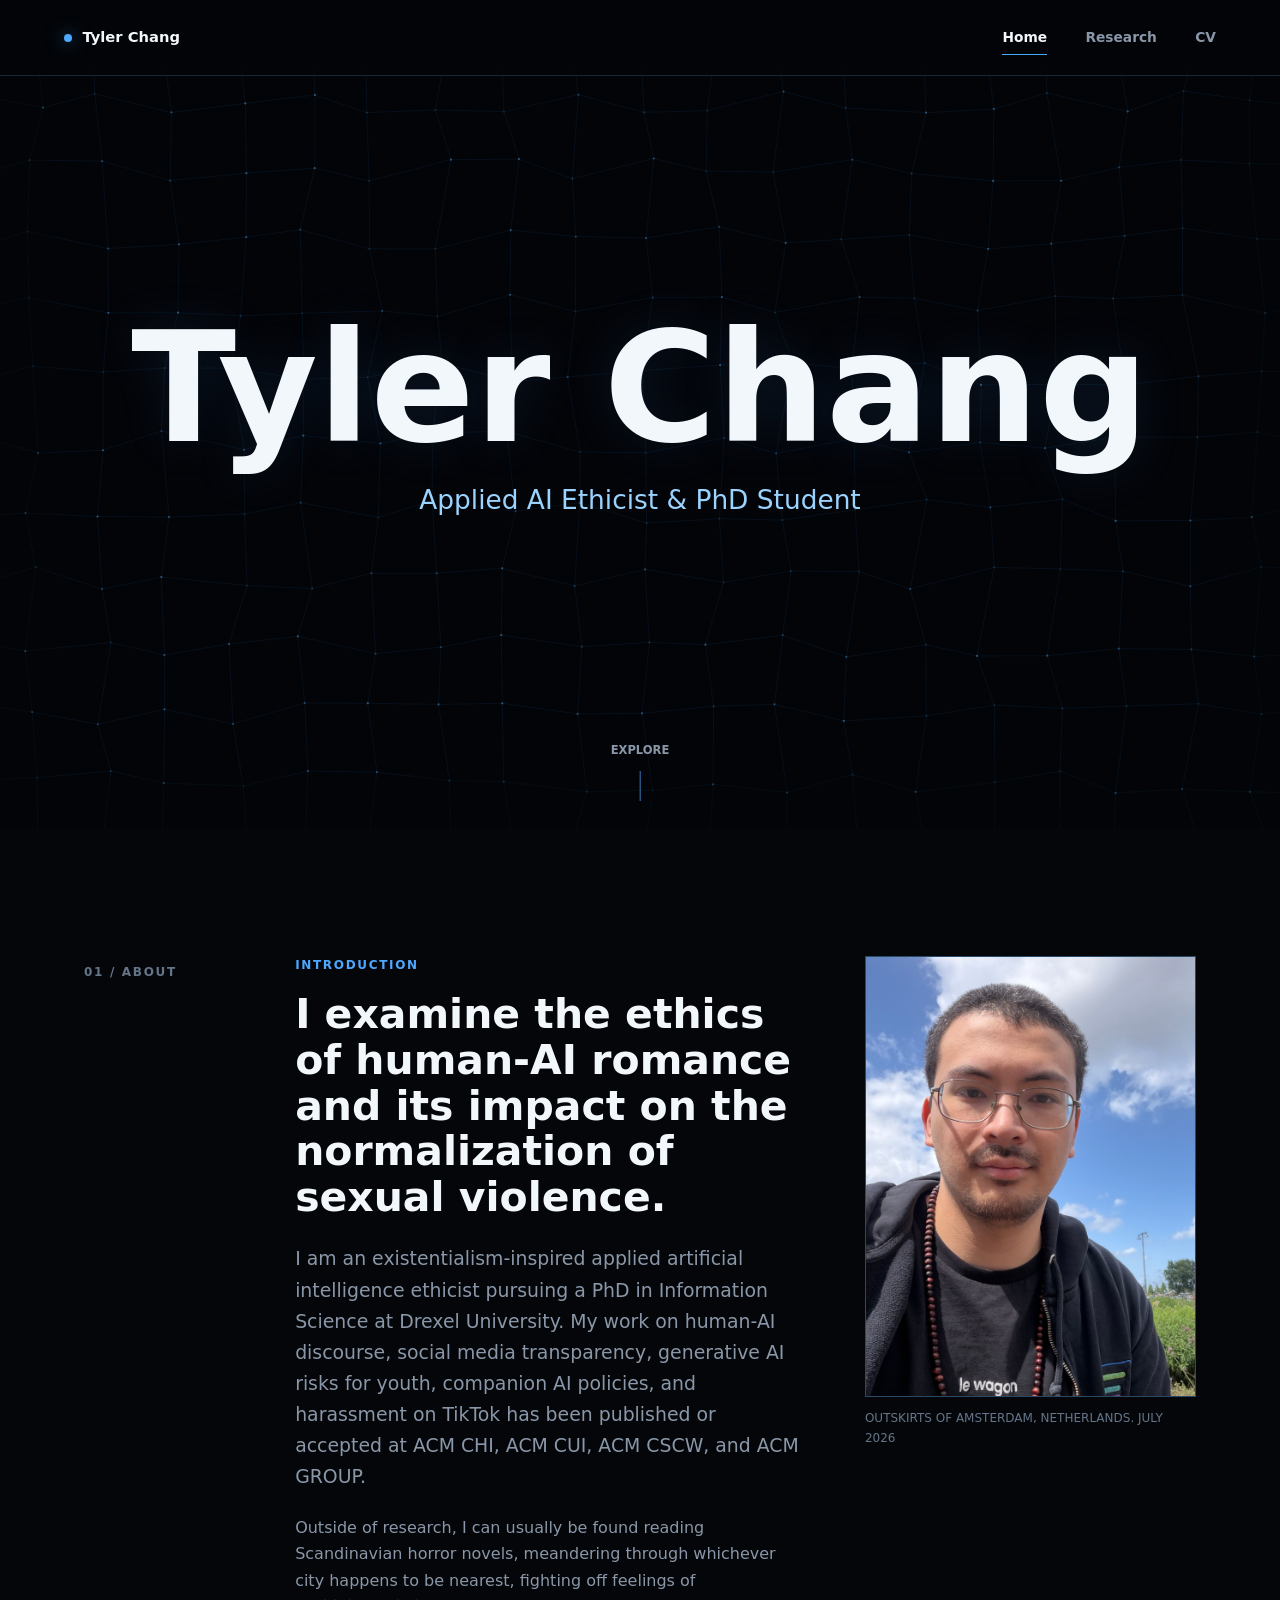
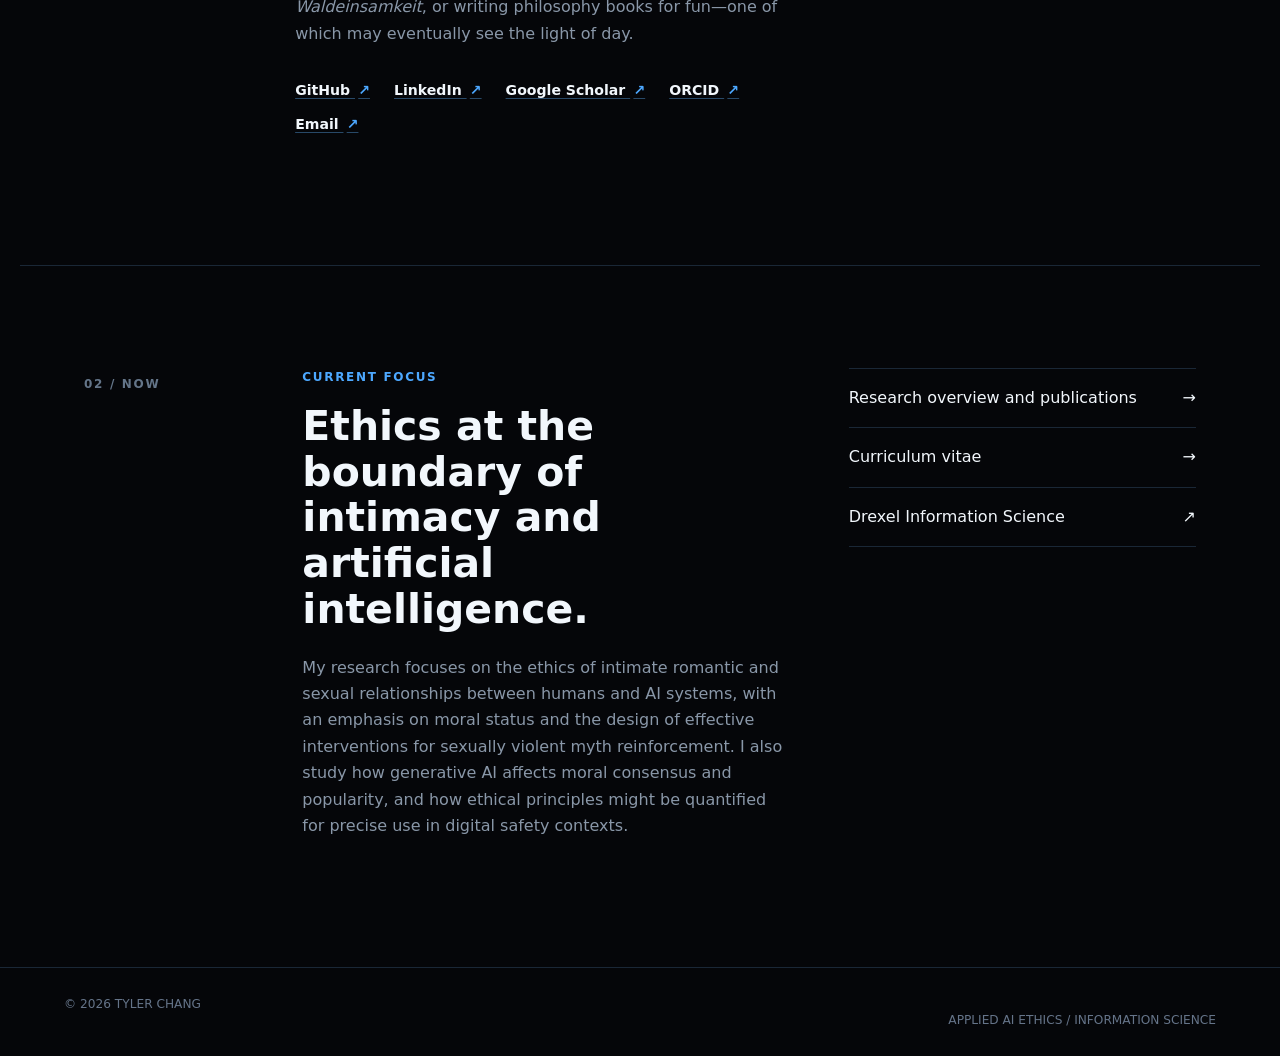
==== index.html @ c3ee0f89 "launch personal website" ====
<!doctype html>
<html lang="en">
  <head>
    <meta charset="utf-8" />
    <meta name="viewport" content="width=device-width, initial-scale=1" />
    <meta name="theme-color" content="#050609" />
    <title>Tyler Chang | Applied AI Ethicist</title>
    <meta
      name="description"
      content="Tyler Chang is an applied AI ethicist and PhD student at Drexel University studying human-AI intimacy, digital safety, and existential ethics."
    />
    <link
      rel="icon"
      type="image/svg+xml"
      href="data:image/svg+xml,%3Csvg xmlns='http://www.w3.org/2000/svg' viewBox='0 0 64 64'%3E%3Crect width='64' height='64' rx='12' fill='%23050609'/%3E%3Ccircle cx='32' cy='32' r='18' fill='none' stroke='%234da8ff' stroke-width='4'/%3E%3Ccircle cx='32' cy='32' r='5' fill='%23bfe3ff'/%3E%3C/svg%3E"
    />
    <link rel="stylesheet" href="styles.css" />
  </head>
  <body class="home-page">
    <header class="site-header site-header--overlay">
      <a class="site-name" href="index.html" aria-label="Tyler Chang, home">
        <span class="site-mark" aria-hidden="true"></span>
        Tyler Chang
      </a>
      <nav class="site-nav" aria-label="Main navigation">
        <a href="index.html" aria-current="page">Home</a>
        <a href="research.html">Research</a>
        <a href="cv.html">CV</a>
      </nav>
    </header>

    <main>
      <section class="opening-scene" aria-labelledby="opening-title">
        <canvas class="motion-field" aria-hidden="true"></canvas>
        <div class="scene-vignette" aria-hidden="true"></div>
        <div class="opening-copy">
          <h1 id="opening-title">Tyler Chang</h1>
          <p class="opening-role">Applied AI Ethicist <span>&amp;</span> PhD Student</p>
        </div>
        <a class="scroll-cue" href="#about">
          <span>Explore</span>
          <span class="scroll-line" aria-hidden="true"></span>
        </a>
      </section>

      <section class="about-section" id="about" aria-labelledby="about-title">
        <div class="section-label" aria-hidden="true">01 / About</div>
        <div class="about-copy">
          <p class="eyebrow">Introduction</p>
          <h2 id="about-title">I examine the ethics of human-AI romance and its impact on the normalization of sexual violence.</h2>
          <p class="lead">
            I am an existentialism-inspired applied artificial intelligence
            ethicist pursuing a PhD in Information Science at Drexel University.
            My work on human-AI discourse, social media transparency, generative
            AI risks for youth, companion AI policies, and harassment on TikTok
            has been published or accepted at ACM CHI, ACM CUI, ACM CSCW, and
            ACM GROUP.
          </p>
          <p class="lead personal-note">
            Outside of research, I can usually be found reading Scandinavian
            horror novels, meandering through whichever city happens to be
            nearest, fighting off feelings of <em>Waldeinsamkeit</em>, or writing
            philosophy books for fun&mdash;one of which may eventually see the
            light of day.
          </p>
          <div class="social-links" aria-label="Social links">
            <a href="https://github.com/the-ethical-ai">GitHub <span aria-hidden="true">&#8599;</span></a>
            <a href="https://www.linkedin.com/in/tylerchang/">LinkedIn <span aria-hidden="true">&#8599;</span></a>
            <a href="https://scholar.google.com/citations?user=K_6-iJYAAAAJ&amp;hl=en">Google Scholar <span aria-hidden="true">&#8599;</span></a>
            <a href="https://orcid.org/0009-0002-6498-2827">ORCID <span aria-hidden="true">&#8599;</span></a>
            <a href="mailto:tlc373@drexel.edu">Email <span aria-hidden="true">&#8599;</span></a>
          </div>
        </div>
        <figure class="portrait-frame">
          <img
            src="assets/tyler-chang-portrait.jpeg"
            alt="Tyler Chang outdoors beneath a blue sky"
            class="portrait"
          />
          <figcaption>Outskirts of Amsterdam, Netherlands. July 2026</figcaption>
        </figure>
      </section>

      <section class="home-section" aria-label="Current work and selected links">
        <div class="section-label" aria-hidden="true">02 / Now</div>
        <div>
          <p class="eyebrow">Current Focus</p>
          <h2>Ethics at the boundary of intimacy and artificial intelligence.</h2>
          <p>
            My research focuses on the ethics of intimate romantic and sexual
            relationships between humans and AI systems, with an emphasis on
            moral status and the design of effective interventions for sexually
            violent myth reinforcement. I also study how generative AI affects
            moral consensus and popularity, and how ethical principles might be
            quantified for precise use in digital safety contexts.
          </p>
        </div>
        <div class="selected-links">
          <a href="research.html">
            <span>Research overview and publications</span>
            <span aria-hidden="true">&#8594;</span>
          </a>
          <a href="cv.html">
            <span>Curriculum vitae</span>
            <span aria-hidden="true">&#8594;</span>
          </a>
          <a href="https://drexel.edu/cci/academics/information-science-department/">
            <span>Drexel Information Science</span>
            <span aria-hidden="true">&#8599;</span>
          </a>
        </div>
      </section>
    </main>

    <footer class="site-footer">
      <p>&copy; <span data-current-year>2026</span> Tyler Chang</p>
      <p>Applied AI Ethics / Information Science</p>
    </footer>

    <script src="script.js"></script>
  </body>
</html>
---- styles.css ----
:root {
  color-scheme: dark;
  --background: #050609;
  --surface: #0a0e14;
  --text: #f2f7fc;
  --muted: #8997a8;
  --blue: #4da8ff;
  --blue-bright: #9bd3ff;
  --line: #1a2736;
  --line-bright: #284968;
  --max-width: 1240px;
}

* { box-sizing: border-box; }

html {
  background: var(--background);
  scroll-behavior: smooth;
}

body {
  margin: 0;
  background: var(--background);
  color: var(--text);
  font-family: Inter, ui-sans-serif, system-ui, -apple-system, BlinkMacSystemFont, "Segoe UI", sans-serif;
  font-size: 16px;
  line-height: 1.65;
  overflow-x: hidden;
}

::selection { background: var(--blue); color: #020407; }

a {
  color: var(--blue-bright);
  text-decoration-thickness: 1px;
  text-underline-offset: 0.22em;
}

a:hover, a:focus-visible { color: #fff; }
:focus-visible { outline: 2px solid var(--blue); outline-offset: 4px; }

.site-header {
  align-items: center;
  backdrop-filter: blur(18px);
  background: rgba(5, 6, 9, 0.88);
  border-bottom: 1px solid var(--line);
  display: flex;
  justify-content: space-between;
  min-height: 76px;
  padding: 0 clamp(1.25rem, 5vw, 5rem);
  position: sticky;
  top: 0;
  z-index: 20;
}

.site-header--overlay {
  background: rgba(5, 6, 9, 0.52);
  left: 0;
  position: absolute;
  right: 0;
}

.site-name {
  align-items: center;
  color: var(--text);
  display: inline-flex;
  font-size: 0.92rem;
  font-weight: 700;
  gap: 0.65rem;
  text-decoration: none;
}

.site-mark {
  background: var(--blue);
  border-radius: 50%;
  box-shadow: 0 0 18px rgba(77, 168, 255, 0.72);
  height: 8px;
  width: 8px;
}

.site-nav { display: flex; gap: clamp(1rem, 3vw, 2.5rem); }

.site-nav a {
  color: var(--muted);
  font-size: 0.86rem;
  font-weight: 650;
  padding: 0.4rem 0;
  position: relative;
  text-decoration: none;
}

.site-nav a::after {
  background: var(--blue);
  bottom: 0;
  content: "";
  height: 1px;
  left: 0;
  position: absolute;
  transform: scaleX(0);
  transform-origin: left;
  transition: transform 180ms ease;
  width: 100%;
}

.site-nav a[aria-current="page"], .site-nav a:hover, .site-nav a:focus-visible { color: var(--text); }
.site-nav a[aria-current="page"]::after, .site-nav a:hover::after, .site-nav a:focus-visible::after { transform: scaleX(1); }

main { min-height: calc(100vh - 154px); }

.opening-scene {
  align-items: center;
  background: #030509;
  display: flex;
  justify-content: center;
  min-height: min(92svh, 940px);
  overflow: hidden;
  padding: 8.5rem 1.5rem 7.5rem;
  position: relative;
}

.motion-field, .scene-vignette { inset: 0; position: absolute; }

.motion-field {
  height: 100%;
  opacity: 0.9;
  width: 100%;
}

.scene-vignette {
  background: rgba(2, 4, 7, 0.12);
  border: clamp(1rem, 4vw, 4rem) solid rgba(2, 4, 7, 0.28);
  pointer-events: none;
}

.opening-copy {
  max-width: 1100px;
  position: relative;
  text-align: center;
  z-index: 2;
}

.opening-kicker, .eyebrow, .section-label, .publication-year, .role-date {
  color: var(--blue);
  font-size: 0.75rem;
  font-weight: 750;
  letter-spacing: 0.14em;
  margin: 0;
  text-transform: uppercase;
}

.opening-kicker {
  animation: reveal-up 800ms 120ms both;
  margin-bottom: 1.1rem;
}

.opening-copy h1 {
  animation: reveal-up 900ms 260ms both;
  font-size: clamp(4rem, 12vw, 10.5rem);
  font-weight: 760;
  letter-spacing: 0;
  line-height: 0.86;
  margin: 0;
  text-shadow: 0 0 50px rgba(77, 168, 255, 0.12);
}

.opening-role {
  animation: reveal-up 900ms 420ms both;
  color: var(--blue-bright);
  font-size: clamp(1.05rem, 2.1vw, 1.65rem);
  font-weight: 420;
  margin: 1.5rem 0 0;
}

.scroll-cue {
  align-items: center;
  bottom: 1.7rem;
  color: var(--muted);
  display: flex;
  flex-direction: column;
  font-size: 0.72rem;
  font-weight: 700;
  gap: 0.65rem;
  left: 50%;
  position: absolute;
  text-decoration: none;
  text-transform: uppercase;
  transform: translateX(-50%);
  z-index: 3;
}

.scroll-line { background: var(--blue); height: 30px; opacity: 0.7; width: 1px; }

.about-section, .home-section, .content-page {
  margin: 0 auto;
  max-width: var(--max-width);
  padding-left: clamp(1.25rem, 5vw, 5rem);
  padding-right: clamp(1.25rem, 5vw, 5rem);
}

.about-section {
  align-items: start;
  display: grid;
  gap: clamp(2rem, 5vw, 5.5rem);
  grid-template-columns: 0.32fr minmax(0, 1.1fr) minmax(260px, 0.72fr);
  padding-bottom: clamp(5rem, 10vw, 9rem);
  padding-top: clamp(5rem, 10vw, 9rem);
}

.section-label { color: #647589; padding-top: 0.42rem; }
h1, h2, h3 { letter-spacing: 0; line-height: 1.12; margin: 0; }
h2 { font-size: clamp(1.8rem, 3.2vw, 3.15rem); font-weight: 610; }
h3 { font-size: 1.18rem; font-weight: 650; }
p { margin: 0; }
p + p { margin-top: 1rem; }
.eyebrow { margin-bottom: 1rem; }

.lead {
  color: var(--muted);
  font-size: clamp(1.02rem, 1.5vw, 1.18rem);
  margin-top: 1.4rem;
  max-width: 64ch;
}

.personal-note {
  font-size: 1rem;
}

.social-links {
  display: flex;
  flex-wrap: wrap;
  gap: 0.7rem 1.5rem;
  margin-top: 2rem;
}

.social-links a, .inline-links a {
  color: var(--text);
  font-size: 0.88rem;
  font-weight: 650;
  text-decoration-color: var(--line-bright);
}

.social-links a span { color: var(--blue); margin-left: 0.2rem; }
.portrait-frame { margin: 0; }

.portrait {
  aspect-ratio: 3 / 4;
  background: var(--surface);
  border: 1px solid var(--line-bright);
  display: block;
  height: auto;
  object-fit: cover;
  object-position: center top;
  width: 100%;
}

figcaption {
  color: #647589;
  font-size: 0.75rem;
  margin-top: 0.75rem;
  text-transform: uppercase;
}

.home-section {
  border-top: 1px solid var(--line);
  display: grid;
  gap: clamp(2rem, 5vw, 5.5rem);
  grid-template-columns: 0.32fr minmax(0, 1fr) minmax(250px, 0.72fr);
  padding-bottom: clamp(5rem, 10vw, 8rem);
  padding-top: clamp(4rem, 8vw, 7rem);
}

.home-section p:not(.eyebrow) { color: var(--muted); margin-top: 1.35rem; }
.selected-links { border-top: 1px solid var(--line); }

.selected-links a, .link-list a {
  align-items: center;
  border-bottom: 1px solid var(--line);
  color: var(--text);
  display: flex;
  gap: 1rem;
  justify-content: space-between;
  padding: 1rem 0;
  text-decoration: none;
  transition: color 160ms ease, padding 160ms ease;
}

.selected-links a:hover, .selected-links a:focus-visible, .link-list a:hover, .link-list a:focus-visible {
  color: var(--blue-bright);
  padding-left: 0.35rem;
}

.content-page { padding-bottom: 7rem; }

.page-intro {
  border-bottom: 1px solid var(--line);
  padding: clamp(5rem, 10vw, 9rem) 0 clamp(3rem, 6vw, 5.5rem);
}

.page-intro h1 {
  font-size: clamp(3.4rem, 9vw, 8rem);
  font-weight: 680;
  line-height: 0.94;
}

.page-intro .research-title {
  font-size: clamp(2.65rem, 6.7vw, 6.2rem);
  max-width: 14ch;
  overflow-wrap: break-word;
}

.content-grid {
  display: grid;
  gap: clamp(3rem, 8vw, 8rem);
  grid-template-columns: minmax(0, 1fr) minmax(240px, 0.42fr);
  padding: clamp(4rem, 8vw, 7rem) 0;
}

.content-grid article > p:not(.eyebrow), .role > p:last-child,
.publication > div:last-child > p:not(.publication-meta), .cv-section p { color: var(--muted); }

.content-grid article > p:not(.eyebrow) {
  font-size: 1.08rem;
  margin-top: 1.25rem;
  max-width: 65ch;
}

.side-panel { border-left: 1px solid var(--line-bright); padding-left: 1.5rem; }
.side-panel h2 { font-size: 1.35rem; }
.link-list { list-style: none; margin: 1rem 0 0; padding: 0; }
.link-list a { font-size: 0.91rem; padding: 0.8rem 0; }

.numbered-section {
  border-top: 1px solid var(--line);
  padding: clamp(3.5rem, 7vw, 6rem) 0;
}

.section-heading {
  align-items: baseline;
  display: flex;
  gap: 1.3rem;
  margin-bottom: 2.5rem;
}

.section-heading > span { color: var(--blue); font-size: 0.76rem; font-weight: 750; }
.publication-list, .role-list { display: grid; }

.conference-gallery {
  align-items: start;
  display: grid;
  gap: clamp(1rem, 2.5vw, 2rem);
  grid-template-columns: minmax(0, 1.35fr) minmax(260px, 0.85fr);
}

.conference-photo {
  margin: 0;
}

.conference-photo img {
  aspect-ratio: 3 / 2;
  border: 1px solid var(--line-bright);
  display: block;
  height: auto;
  object-fit: cover;
  width: 100%;
}

.conference-photo--primary img {
  box-shadow: 0 18px 50px rgba(0, 0, 0, 0.35);
}

.publication {
  border-top: 1px solid var(--line);
  display: grid;
  gap: 2rem;
  grid-template-columns: 100px minmax(0, 1fr);
  padding: 2rem 0 2.3rem;
}

.publication:last-child { border-bottom: 1px solid var(--line); }
.publication--featured { border-top-color: var(--blue); }
.publication-meta { color: var(--blue-bright); margin-top: 0.55rem; }

.publication-year span {
  color: var(--blue-bright);
  display: block;
  font-size: 0.65rem;
  margin-top: 0.45rem;
}

.publication > div:last-child > p:not(.publication-meta), .role > p:last-child {
  margin-top: 1rem;
  max-width: 68ch;
}

.inline-links { display: flex; flex-wrap: wrap; gap: 1.25rem; margin-top: 1.3rem; }

.role-list {
  background: var(--line);
  border: 1px solid var(--line);
  gap: 1px;
  grid-template-columns: repeat(2, minmax(0, 1fr));
}

.role { background: var(--surface); min-height: 260px; padding: clamp(1.5rem, 3vw, 2.4rem); }
.role h3 { font-size: 1.35rem; margin-top: 1.5rem; }

.cv-heading {
  align-items: end;
  display: flex;
  gap: 3rem;
  justify-content: space-between;
}

.cv-role {
  color: var(--muted);
  font-size: 1rem;
  margin-top: 1rem;
}

.updated-marker {
  align-items: center;
  color: var(--muted);
  display: flex;
  flex: 0 0 auto;
  font-size: 0.86rem;
  gap: 0.65rem;
}

.updated-marker span {
  background: var(--blue);
  border-radius: 50%;
  box-shadow: 0 0 12px rgba(77, 168, 255, 0.8);
  height: 7px;
  width: 7px;
}

.cv-document { border-top: 1px solid var(--line); margin-top: clamp(4rem, 8vw, 7rem); }

.cv-nameplate {
  align-items: end;
  display: flex;
  gap: 2rem;
  justify-content: space-between;
  padding: 2.5rem 0 3rem;
}

.cv-nameplate--compact {
  align-items: center;
  color: var(--muted);
}

.cv-contact { display: flex; flex-direction: column; text-align: right; }

.cv-section {
  border-top: 1px solid var(--line);
  display: grid;
  gap: clamp(2rem, 5vw, 5rem);
  grid-template-columns: minmax(160px, 0.38fr) minmax(0, 1fr);
  padding: 2.5rem 0;
}

.cv-section > h2 {
  color: var(--blue);
  font-size: 0.78rem;
  font-weight: 750;
  letter-spacing: 0.12em;
  padding-top: 0.25rem;
  text-transform: uppercase;
}

.cv-item + .cv-item { border-top: 1px solid var(--line); margin-top: 1.4rem; padding-top: 1.4rem; }

.cv-item p {
  display: flex;
  gap: 1rem;
  justify-content: space-between;
  margin-top: 0.35rem;
}

.cv-item p span { color: #66798e; flex: 0 0 auto; }

.cv-item h3 a {
  color: inherit;
  text-decoration-color: var(--line-bright);
}

.cv-item h3 a:hover,
.cv-item h3 a:focus-visible {
  color: var(--blue-bright);
}

.site-footer {
  border-top: 1px solid var(--line);
  color: #657489;
  display: flex;
  font-size: 0.76rem;
  justify-content: space-between;
  padding: 1.6rem clamp(1.25rem, 5vw, 5rem);
  text-transform: uppercase;
}

@keyframes reveal-up {
  from { opacity: 0; transform: translateY(18px); }
  to { opacity: 1; transform: translateY(0); }
}

@media (max-width: 820px) {
  .about-section, .home-section { grid-template-columns: 1fr; }
  .section-label { border-bottom: 1px solid var(--line); padding-bottom: 0.75rem; }
  .portrait-frame { max-width: 480px; }
  .content-grid { grid-template-columns: 1fr; }
  .conference-gallery { grid-template-columns: 1fr; }
  .conference-photo { max-width: 720px; }
  .side-panel { border-left: 0; border-top: 1px solid var(--line-bright); padding-left: 0; padding-top: 2rem; }
}

@media (max-width: 620px) {
  .site-header {
    align-items: flex-start;
    flex-direction: column;
    gap: 0.55rem;
    padding-bottom: 0.85rem;
    padding-top: 0.85rem;
  }

  .site-header--overlay { align-items: center; flex-direction: row; }
  .site-nav { gap: 1.25rem; width: 100%; }
  .site-header--overlay .site-nav { justify-content: flex-end; width: auto; }
  .opening-scene { min-height: 88svh; padding-top: 8rem; }
  .opening-copy h1 { font-size: clamp(3.4rem, 18vw, 6.2rem); line-height: 0.92; }
  .opening-role { margin-left: auto; margin-right: auto; max-width: 20ch; }
  .publication { gap: 0.9rem; grid-template-columns: 1fr; }
  .role-list { grid-template-columns: 1fr; }
  .cv-heading, .cv-nameplate { align-items: flex-start; flex-direction: column; }
  .cv-contact { text-align: left; }
  .cv-section { gap: 1.25rem; grid-template-columns: 1fr; }
  .cv-item p { align-items: flex-start; flex-direction: column; gap: 0.1rem; }
  .site-footer { flex-direction: column; gap: 0.5rem; }
}

@media (prefers-reduced-motion: reduce) {
  html { scroll-behavior: auto; }
  .opening-kicker, .opening-copy h1, .opening-role { animation: none; }
  .site-nav a::after, .selected-links a, .link-list a { transition: none; }
}
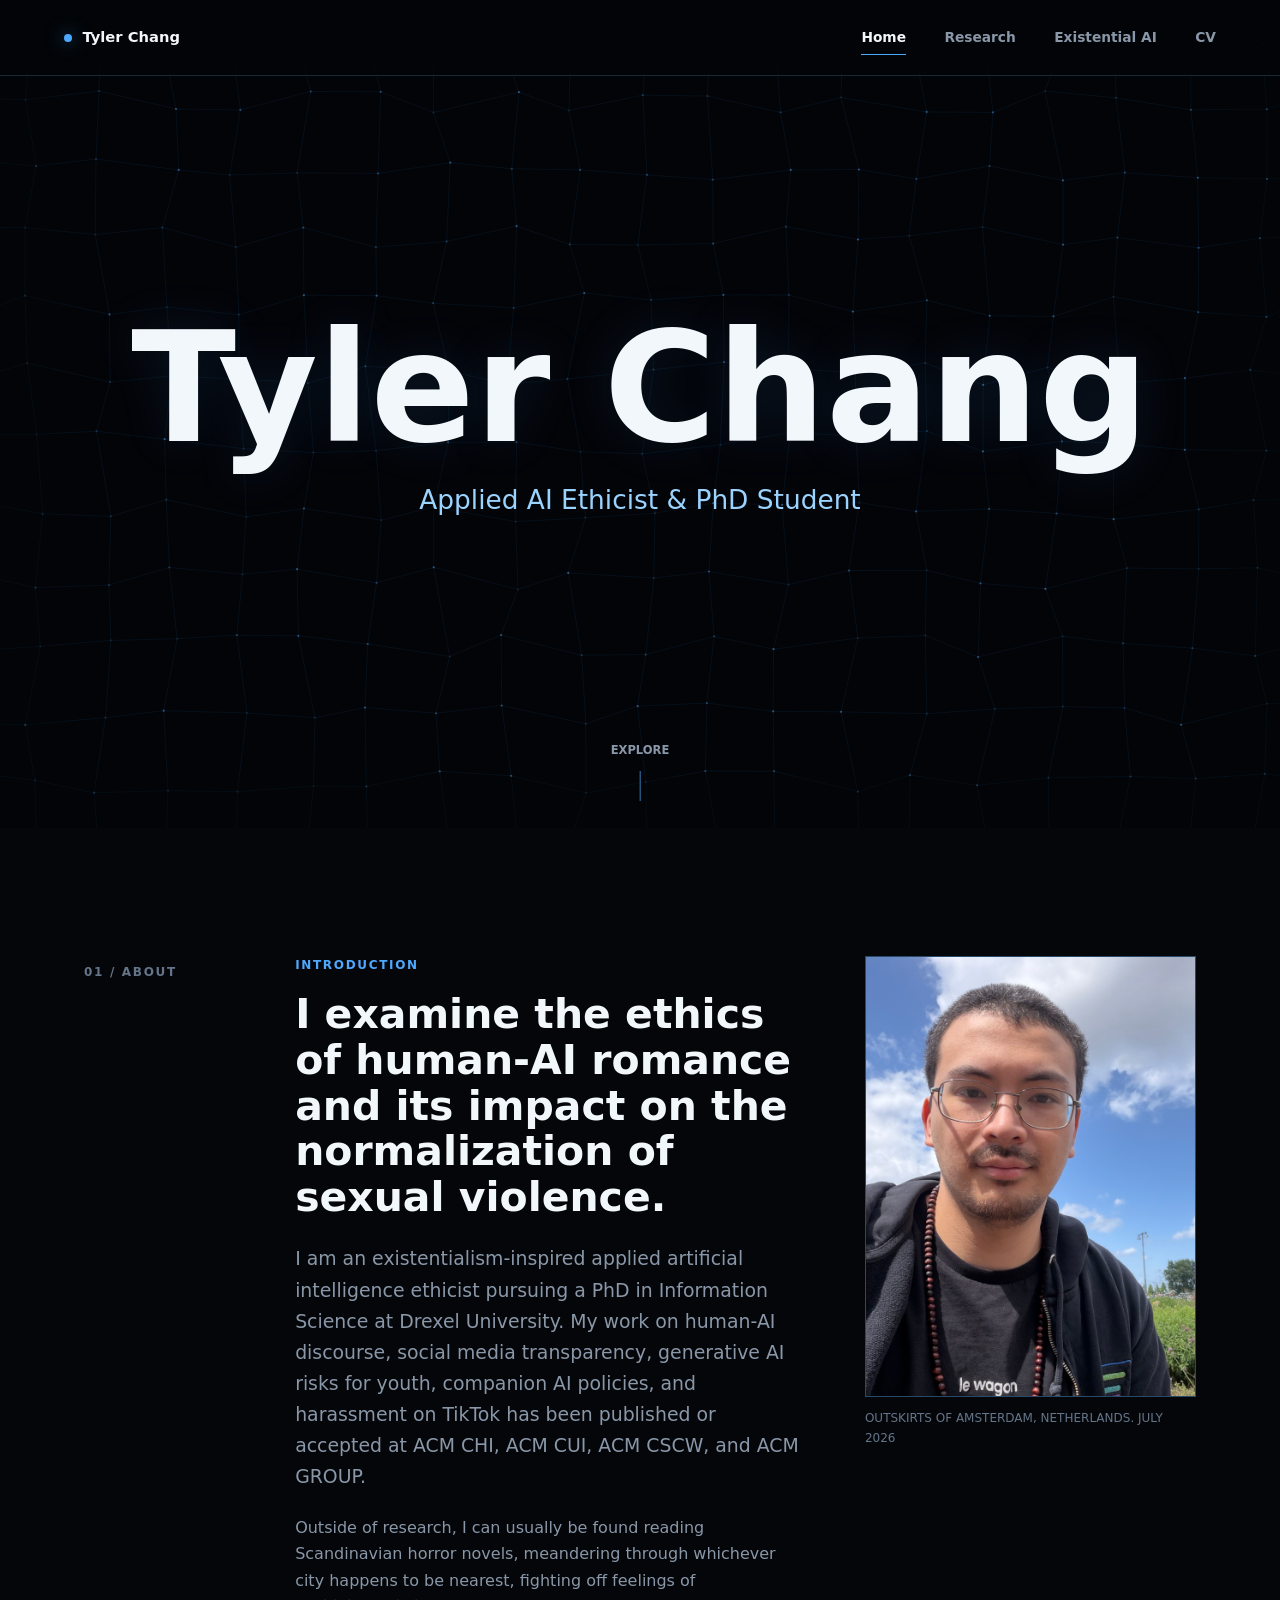
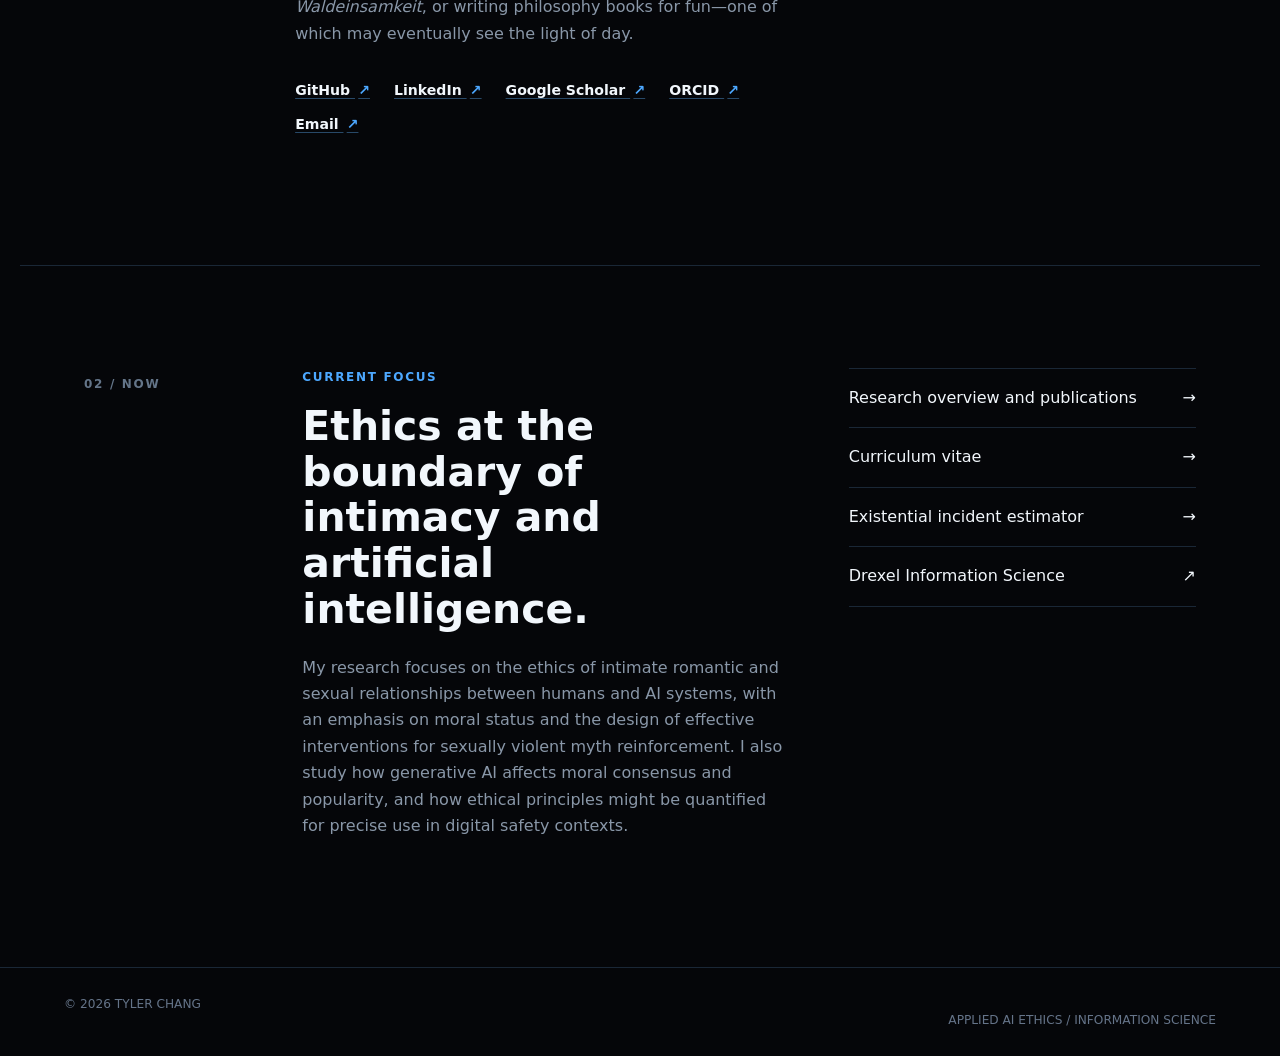
==== commit 52c74dbe: "added existential AI risk estimator" ====
--- a/index.html
+++ b/index.html
@@ -25,6 +25,7 @@
       <nav class="site-nav" aria-label="Main navigation">
         <a href="index.html" aria-current="page">Home</a>
         <a href="research.html">Research</a>
+        <a href="existential-ai.html">Existential AI</a>
         <a href="cv.html">CV</a>
       </nav>
     </header>
@@ -104,6 +105,10 @@
             <span>Curriculum vitae</span>
             <span aria-hidden="true">&#8594;</span>
           </a>
+          <a href="existential-ai.html">
+            <span>Existential incident estimator</span>
+            <span aria-hidden="true">&#8594;</span>
+          </a>
           <a href="https://drexel.edu/cci/academics/information-science-department/">
             <span>Drexel Information Science</span>
             <span aria-hidden="true">&#8599;</span>
--- a/styles.css
+++ b/styles.css
@@ -308,6 +308,80 @@
   overflow-wrap: break-word;
 }
 
+.research-intro {
+  align-items: end;
+  display: grid;
+  gap: clamp(2.5rem, 6vw, 6rem);
+  grid-template-columns: minmax(0, 1fr) minmax(250px, 0.38fr);
+}
+
+.scholar-card {
+  background: var(--surface);
+  border: 1px solid var(--line-bright);
+  border-top: 2px solid var(--blue);
+  border-radius: 4px;
+  padding: 1.4rem;
+}
+
+.scholar-card__header {
+  align-items: center;
+  display: flex;
+  gap: 1rem;
+  justify-content: space-between;
+}
+
+.scholar-card__header a {
+  color: var(--text);
+  font-size: 0.96rem;
+  font-weight: 700;
+  text-decoration-color: var(--line-bright);
+}
+
+.scholar-card__header span {
+  color: var(--blue);
+  font-size: 0.7rem;
+  font-weight: 750;
+  letter-spacing: 0.12em;
+  text-transform: uppercase;
+}
+
+.scholar-metrics {
+  display: grid;
+  gap: 1rem;
+  grid-template-columns: repeat(2, minmax(0, 1fr));
+  margin: 1.5rem 0 1.25rem;
+}
+
+.scholar-metrics > div + div {
+  border-left: 1px solid var(--line);
+  padding-left: 1rem;
+}
+
+.scholar-metrics dt {
+  color: var(--muted);
+  font-size: 0.78rem;
+}
+
+.scholar-metrics dd {
+  color: var(--text);
+  font-size: clamp(2.4rem, 5vw, 3.7rem);
+  font-weight: 650;
+  letter-spacing: 0;
+  line-height: 1;
+  margin: 0.35rem 0 0;
+}
+
+.scholar-updated {
+  border-top: 1px solid var(--line);
+  color: #647589;
+  font-size: 0.75rem;
+  padding-top: 0.9rem;
+}
+
+.scholar-updated time {
+  color: var(--muted);
+}
+
 .content-grid {
   display: grid;
   gap: clamp(3rem, 8vw, 8rem);
@@ -489,6 +563,356 @@
   color: var(--blue-bright);
 }
 
+.existential-page { max-width: 1400px; }
+
+.existential-intro {
+  border-bottom: 1px solid var(--line);
+  padding: clamp(3.5rem, 7vw, 6.5rem) 0 clamp(4rem, 8vw, 7rem);
+}
+
+.existential-heading {
+  display: grid;
+  gap: 1.25rem clamp(2rem, 7vw, 8rem);
+  grid-template-columns: minmax(0, 1fr) minmax(260px, 0.52fr);
+  margin-bottom: clamp(2.5rem, 5vw, 4.5rem);
+}
+
+.existential-heading .eyebrow { grid-column: 1 / -1; margin-bottom: 0; }
+
+.existential-heading h1 {
+  font-size: clamp(3.6rem, 9vw, 8.5rem);
+  font-weight: 680;
+  line-height: 0.88;
+}
+
+.existential-heading .lead { align-self: end; margin-top: 0; }
+
+.risk-instrument {
+  background: #080c12;
+  border: 1px solid var(--line-bright);
+  border-radius: 6px;
+  box-shadow: 0 30px 90px rgba(0, 0, 0, 0.28);
+  overflow: hidden;
+}
+
+.instrument-header {
+  align-items: center;
+  border-bottom: 1px solid var(--line-bright);
+  display: flex;
+  gap: 2rem;
+  justify-content: space-between;
+  padding: 1.15rem clamp(1.25rem, 3vw, 2rem);
+}
+
+.instrument-header h2 { font-size: 1.15rem; margin-top: 0.2rem; }
+
+.instrument-code {
+  color: var(--blue);
+  font-family: ui-monospace, SFMono-Regular, Menlo, Consolas, monospace;
+  font-size: 0.68rem;
+  font-weight: 700;
+  letter-spacing: 0.12em;
+}
+
+.instrument-status {
+  align-items: center;
+  color: var(--muted);
+  display: flex;
+  flex: 0 0 auto;
+  font-size: 0.75rem;
+  gap: 0.55rem;
+}
+
+.instrument-status > span {
+  background: #55d6a5;
+  border-radius: 50%;
+  box-shadow: 0 0 10px rgba(85, 214, 165, 0.65);
+  height: 7px;
+  width: 7px;
+}
+
+.risk-dashboard {
+  display: grid;
+  grid-template-columns: minmax(310px, 0.78fr) minmax(420px, 1.22fr);
+}
+
+.risk-output {
+  background:
+    linear-gradient(rgba(77, 168, 255, 0.045) 1px, transparent 1px),
+    linear-gradient(90deg, rgba(77, 168, 255, 0.045) 1px, transparent 1px),
+    #060a0f;
+  background-size: 32px 32px;
+  border-right: 1px solid var(--line-bright);
+  display: flex;
+  flex-direction: column;
+  justify-content: center;
+  min-height: 620px;
+  padding: clamp(2rem, 5vw, 4.5rem);
+}
+
+.risk-output__label {
+  color: var(--muted);
+  font-size: 0.76rem;
+  font-weight: 700;
+  text-transform: uppercase;
+}
+
+.risk-number {
+  align-items: flex-start;
+  color: var(--text);
+  display: flex;
+  font-size: clamp(5rem, 11vw, 9rem);
+  font-variant-numeric: tabular-nums;
+  font-weight: 650;
+  letter-spacing: 0;
+  line-height: 0.86;
+  margin-top: 1.25rem;
+}
+
+.risk-number > span:last-child {
+  color: var(--blue);
+  font-size: 0.28em;
+  margin-left: 0.12em;
+  margin-top: 0.22em;
+}
+
+.risk-verdict {
+  color: var(--blue-bright);
+  font-size: 1rem;
+  margin-top: 1.5rem;
+  max-width: 34ch;
+  min-height: 5em;
+}
+
+.risk-scale { margin-top: 3.2rem; }
+
+.risk-scale__track {
+  background: linear-gradient(90deg, #1f79be, #55d6a5 18%, #e9c968 56%, #e56d70 100%);
+  height: 5px;
+  position: relative;
+}
+
+.risk-scale__fill {
+  background: rgba(5, 6, 9, 0.72);
+  bottom: 0;
+  position: absolute;
+  right: 0;
+  top: 0;
+  transition: width 220ms ease;
+  width: 99.58%;
+}
+
+.risk-scale__marker {
+  background: #fff;
+  border: 3px solid var(--background);
+  border-radius: 50%;
+  box-shadow: 0 0 0 1px var(--blue), 0 0 12px rgba(77, 168, 255, 0.8);
+  height: 15px;
+  left: 0.42%;
+  position: absolute;
+  top: 50%;
+  transform: translate(-50%, -50%);
+  transition: left 220ms ease;
+  width: 15px;
+}
+
+.risk-scale__labels {
+  color: #647589;
+  display: flex;
+  font-size: 0.68rem;
+  justify-content: space-between;
+  margin-top: 0.65rem;
+  text-transform: uppercase;
+}
+
+.risk-metadata {
+  border-top: 1px solid var(--line);
+  display: grid;
+  gap: 1rem;
+  grid-template-columns: repeat(2, minmax(0, 1fr));
+  margin: 2.5rem 0 0;
+  padding-top: 1.25rem;
+}
+
+.risk-metadata dt { color: #647589; font-size: 0.7rem; text-transform: uppercase; }
+.risk-metadata dd { color: var(--muted); font-size: 0.82rem; margin: 0.25rem 0 0; }
+
+.risk-controls { padding: clamp(1.75rem, 4vw, 3rem); }
+
+.risk-control + .risk-control { margin-top: 1.5rem; }
+
+.risk-control__heading {
+  align-items: center;
+  display: flex;
+  font-size: 0.88rem;
+  font-weight: 650;
+  justify-content: space-between;
+}
+
+.risk-control output {
+  color: var(--blue-bright);
+  font-family: ui-monospace, SFMono-Regular, Menlo, Consolas, monospace;
+}
+
+.risk-control input[type="range"] {
+  accent-color: var(--blue);
+  cursor: pointer;
+  margin: 0.85rem 0 0;
+  width: 100%;
+}
+
+.range-labels {
+  color: #647589;
+  display: flex;
+  font-size: 0.67rem;
+  justify-content: space-between;
+  margin-top: 0.25rem;
+}
+
+.risk-toggles {
+  border: 0;
+  border-top: 1px solid var(--line);
+  display: grid;
+  gap: 0.8rem;
+  margin: 1.75rem 0 0;
+  padding: 1.5rem 0 0;
+}
+
+.risk-toggles legend {
+  color: #647589;
+  float: left;
+  font-size: 0.7rem;
+  font-weight: 700;
+  margin-bottom: 1rem;
+  text-transform: uppercase;
+  width: 100%;
+}
+
+.toggle-control {
+  align-items: center;
+  color: var(--muted);
+  cursor: pointer;
+  display: flex;
+  font-size: 0.86rem;
+  gap: 0.8rem;
+}
+
+.toggle-control input {
+  height: 1px;
+  opacity: 0;
+  position: absolute;
+  width: 1px;
+}
+
+.toggle-control__switch {
+  background: #17202b;
+  border: 1px solid #334457;
+  border-radius: 999px;
+  display: inline-block;
+  flex: 0 0 auto;
+  height: 22px;
+  position: relative;
+  transition: background 160ms ease, border-color 160ms ease;
+  width: 38px;
+}
+
+.toggle-control__switch::after {
+  background: #8090a2;
+  border-radius: 50%;
+  content: "";
+  height: 14px;
+  left: 3px;
+  position: absolute;
+  top: 3px;
+  transition: background 160ms ease, transform 160ms ease;
+  width: 14px;
+}
+
+.toggle-control input:checked + .toggle-control__switch {
+  background: rgba(77, 168, 255, 0.22);
+  border-color: var(--blue);
+}
+
+.toggle-control input:checked + .toggle-control__switch::after {
+  background: var(--blue-bright);
+  transform: translateX(16px);
+}
+
+.toggle-control input:focus-visible + .toggle-control__switch {
+  outline: 2px solid var(--blue);
+  outline-offset: 3px;
+}
+
+.reset-button {
+  background: transparent;
+  border: 1px solid var(--line-bright);
+  border-radius: 3px;
+  color: var(--text);
+  cursor: pointer;
+  font: inherit;
+  font-size: 0.78rem;
+  font-weight: 700;
+  margin-top: 1.5rem;
+  padding: 0.7rem 0.9rem;
+}
+
+.reset-button:hover, .reset-button:focus-visible {
+  background: rgba(77, 168, 255, 0.08);
+  border-color: var(--blue);
+}
+
+.method-section {
+  border-bottom: 1px solid var(--line);
+  display: grid;
+  gap: clamp(3rem, 8vw, 8rem);
+  grid-template-columns: minmax(260px, 0.55fr) minmax(0, 1fr);
+  padding: clamp(4rem, 8vw, 7rem) 0;
+}
+
+.method-copy > p:last-child { color: var(--muted); margin-top: 1.25rem; }
+
+.formula-panel {
+  align-self: start;
+  background: var(--surface);
+  border-left: 2px solid var(--blue);
+  padding: clamp(1.5rem, 4vw, 2.5rem);
+}
+
+.formula {
+  color: var(--blue-bright);
+  font-family: ui-monospace, SFMono-Regular, Menlo, Consolas, monospace;
+  font-size: clamp(0.86rem, 1.7vw, 1.12rem);
+  line-height: 1.9;
+  overflow-wrap: anywhere;
+}
+
+.formula-key {
+  border-top: 1px solid var(--line);
+  display: grid;
+  gap: 0.8rem 1.5rem;
+  grid-template-columns: repeat(2, minmax(0, 1fr));
+  margin: 1.7rem 0 0;
+  padding-top: 1.4rem;
+}
+
+.formula-key > div { display: grid; gap: 0.8rem; grid-template-columns: 1.5rem 1fr; }
+.formula-key dt { color: var(--blue); font-family: ui-monospace, SFMono-Regular, Menlo, Consolas, monospace; }
+.formula-key dd { color: var(--muted); font-size: 0.82rem; margin: 0; }
+
+.disclaimer-section { padding: clamp(4rem, 8vw, 7rem) 0 0; }
+
+.disclaimer-grid {
+  background: var(--line);
+  border: 1px solid var(--line);
+  display: grid;
+  gap: 1px;
+  grid-template-columns: repeat(3, minmax(0, 1fr));
+}
+
+.disclaimer-grid article { background: var(--surface); padding: clamp(1.5rem, 3vw, 2.3rem); }
+.disclaimer-grid h3 { color: var(--blue-bright); }
+.disclaimer-grid p { color: var(--muted); font-size: 0.92rem; margin-top: 1rem; }
+
 .site-footer {
   border-top: 1px solid var(--line);
   color: #657489;
@@ -508,10 +932,17 @@
   .about-section, .home-section { grid-template-columns: 1fr; }
   .section-label { border-bottom: 1px solid var(--line); padding-bottom: 0.75rem; }
   .portrait-frame { max-width: 480px; }
+  .research-intro { align-items: start; grid-template-columns: 1fr; }
+  .scholar-card { max-width: 420px; }
   .content-grid { grid-template-columns: 1fr; }
   .conference-gallery { grid-template-columns: 1fr; }
   .conference-photo { max-width: 720px; }
   .side-panel { border-left: 0; border-top: 1px solid var(--line-bright); padding-left: 0; padding-top: 2rem; }
+  .existential-heading, .method-section { grid-template-columns: 1fr; }
+  .existential-heading .lead { max-width: 58ch; }
+  .risk-dashboard { grid-template-columns: 1fr; }
+  .risk-output { border-bottom: 1px solid var(--line-bright); border-right: 0; min-height: 480px; }
+  .disclaimer-grid { grid-template-columns: 1fr; }
 }
 
 @media (max-width: 620px) {
@@ -523,9 +954,10 @@
     padding-top: 0.85rem;
   }
 
-  .site-header--overlay { align-items: center; flex-direction: row; }
+  .site-header--overlay { align-items: flex-start; flex-direction: column; }
   .site-nav { gap: 1.25rem; width: 100%; }
-  .site-header--overlay .site-nav { justify-content: flex-end; width: auto; }
+  .site-nav a { font-size: 0.78rem; }
+  .site-header--overlay .site-nav { justify-content: flex-start; width: 100%; }
   .opening-scene { min-height: 88svh; padding-top: 8rem; }
   .opening-copy h1 { font-size: clamp(3.4rem, 18vw, 6.2rem); line-height: 0.92; }
   .opening-role { margin-left: auto; margin-right: auto; max-width: 20ch; }
@@ -535,6 +967,9 @@
   .cv-contact { text-align: left; }
   .cv-section { gap: 1.25rem; grid-template-columns: 1fr; }
   .cv-item p { align-items: flex-start; flex-direction: column; gap: 0.1rem; }
+  .instrument-header { align-items: flex-start; flex-direction: column; gap: 0.75rem; }
+  .risk-output { min-height: 430px; }
+  .risk-metadata, .formula-key { grid-template-columns: 1fr; }
   .site-footer { flex-direction: column; gap: 0.5rem; }
 }
 
@@ -542,4 +977,5 @@
   html { scroll-behavior: auto; }
   .opening-kicker, .opening-copy h1, .opening-role { animation: none; }
   .site-nav a::after, .selected-links a, .link-list a { transition: none; }
-}
+  .risk-scale__fill, .risk-scale__marker, .toggle-control__switch, .toggle-control__switch::after { transition: none; }
+}
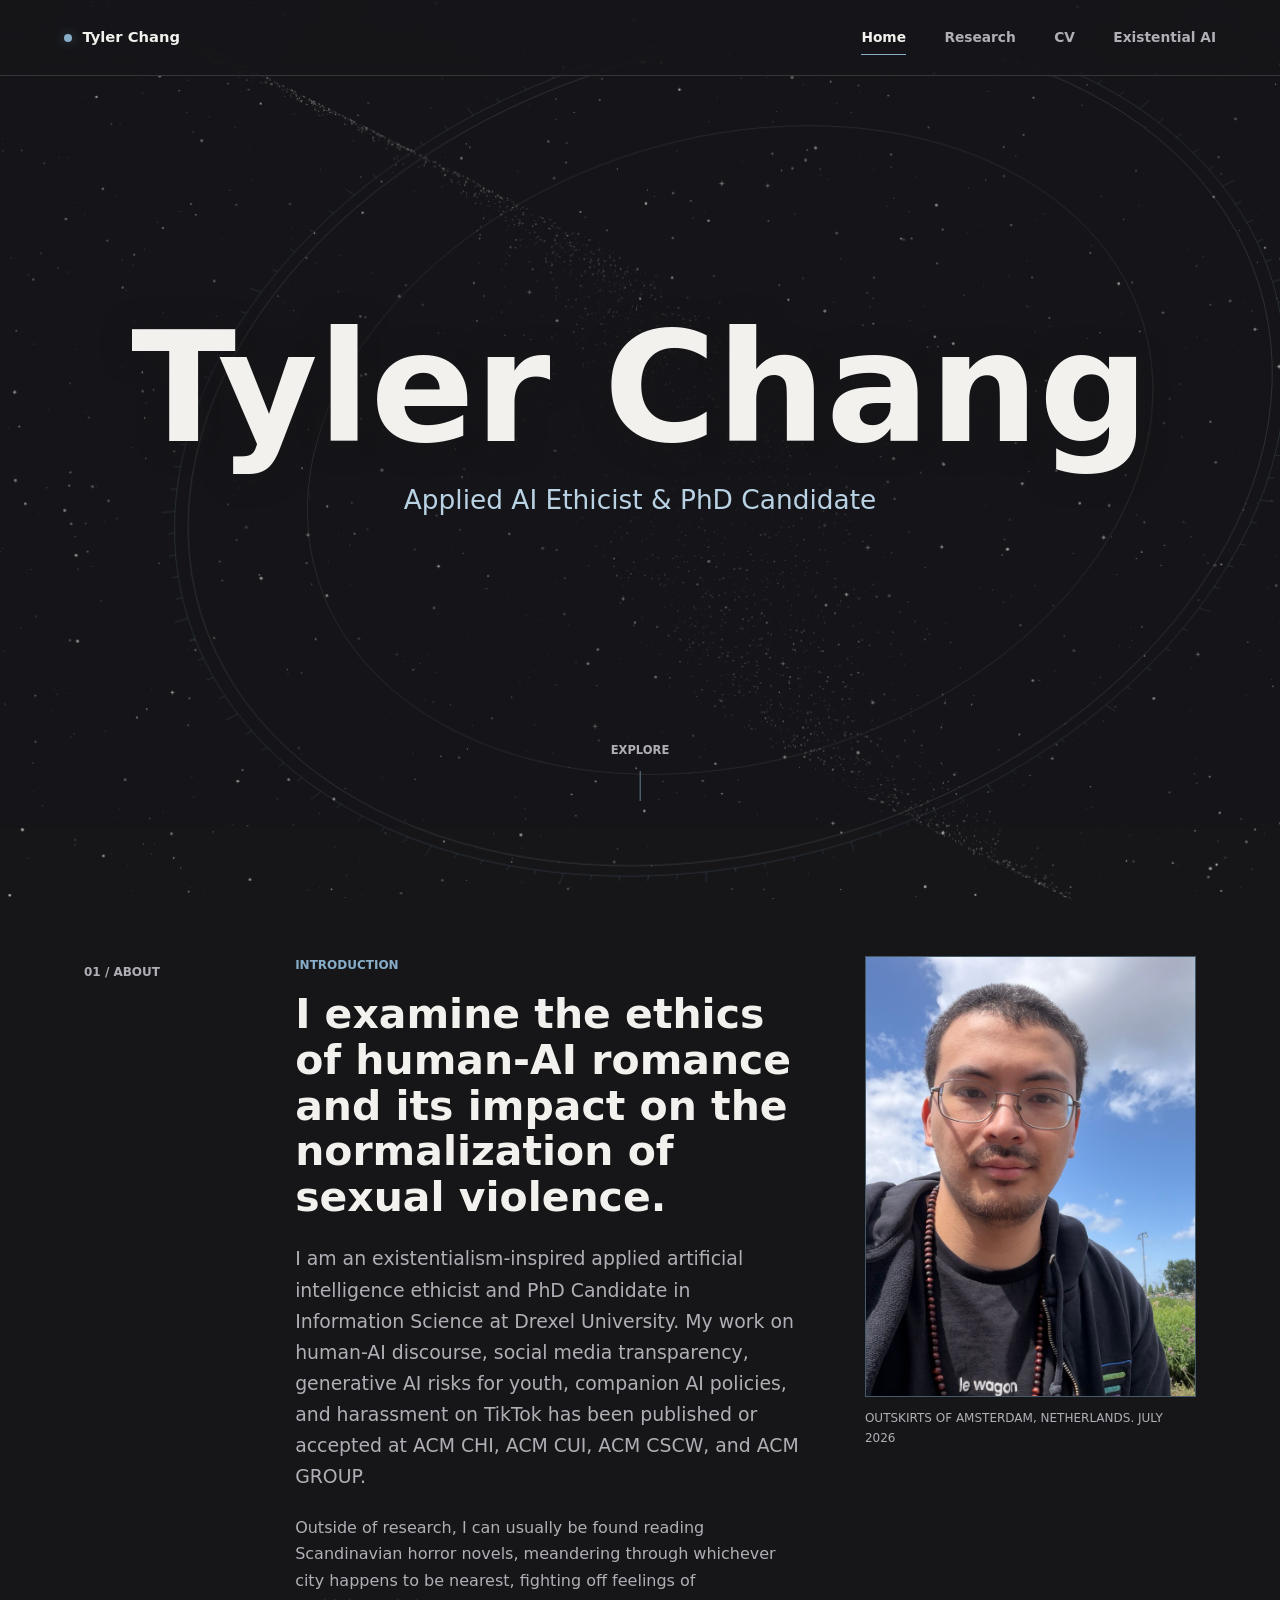
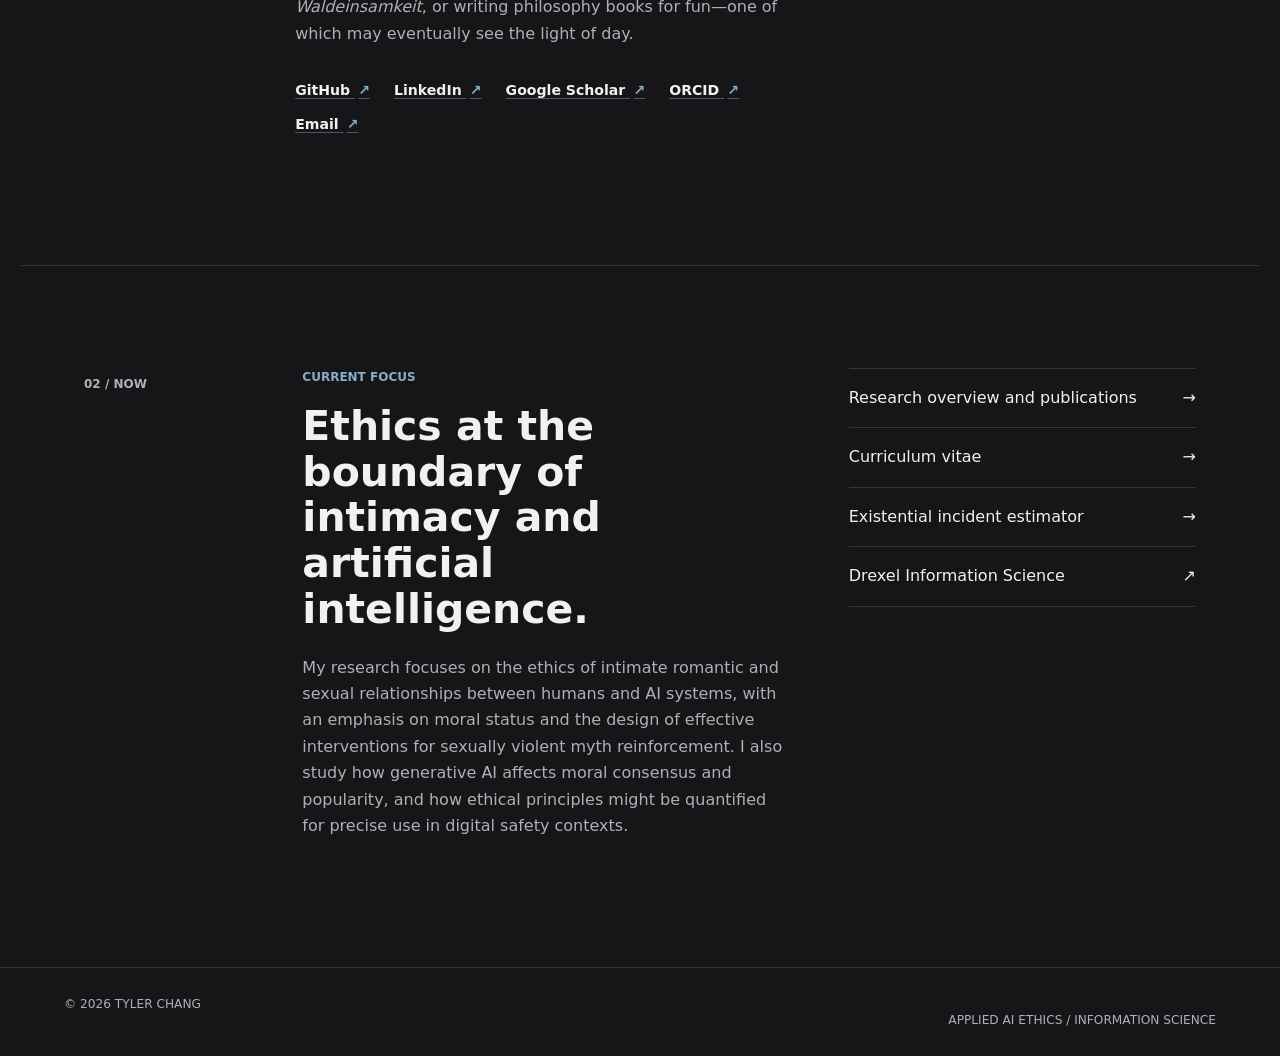
==== commit b09c41b1: "Refine celestial theme, update CV, and harden Scholar metrics" ====
--- a/index.html
+++ b/index.html
@@ -3,20 +3,21 @@
   <head>
     <meta charset="utf-8" />
     <meta name="viewport" content="width=device-width, initial-scale=1" />
-    <meta name="theme-color" content="#050609" />
+    <meta name="theme-color" content="#161619" />
     <title>Tyler Chang | Applied AI Ethicist</title>
     <meta
       name="description"
-      content="Tyler Chang is an applied AI ethicist and PhD student at Drexel University studying human-AI intimacy, digital safety, and existential ethics."
+      content="Tyler Chang is an applied AI ethicist and PhD Candidate at Drexel University studying human-AI intimacy, digital safety, and existential ethics."
     />
     <link
       rel="icon"
       type="image/svg+xml"
-      href="data:image/svg+xml,%3Csvg xmlns='http://www.w3.org/2000/svg' viewBox='0 0 64 64'%3E%3Crect width='64' height='64' rx='12' fill='%23050609'/%3E%3Ccircle cx='32' cy='32' r='18' fill='none' stroke='%234da8ff' stroke-width='4'/%3E%3Ccircle cx='32' cy='32' r='5' fill='%23bfe3ff'/%3E%3C/svg%3E"
+      href="data:image/svg+xml,%3Csvg xmlns='http://www.w3.org/2000/svg' viewBox='0 0 64 64'%3E%3Crect width='64' height='64' rx='12' fill='%23161619'/%3E%3Ccircle cx='32' cy='32' r='18' fill='none' stroke='%2387adc8' stroke-width='4'/%3E%3Ccircle cx='32' cy='32' r='5' fill='%23f3f1ed'/%3E%3C/svg%3E"
     />
     <link rel="stylesheet" href="styles.css" />
   </head>
   <body class="home-page">
+    <canvas class="celestial-field" aria-hidden="true"></canvas>
     <header class="site-header site-header--overlay">
       <a class="site-name" href="index.html" aria-label="Tyler Chang, home">
         <span class="site-mark" aria-hidden="true"></span>
@@ -25,18 +26,17 @@
       <nav class="site-nav" aria-label="Main navigation">
         <a href="index.html" aria-current="page">Home</a>
         <a href="research.html">Research</a>
+        <a href="cv.html">CV</a>
         <a href="existential-ai.html">Existential AI</a>
-        <a href="cv.html">CV</a>
       </nav>
     </header>
 
     <main>
       <section class="opening-scene" aria-labelledby="opening-title">
-        <canvas class="motion-field" aria-hidden="true"></canvas>
         <div class="scene-vignette" aria-hidden="true"></div>
         <div class="opening-copy">
           <h1 id="opening-title">Tyler Chang</h1>
-          <p class="opening-role">Applied AI Ethicist <span>&amp;</span> PhD Student</p>
+          <p class="opening-role">Applied AI Ethicist <span>&amp;</span> PhD Candidate</p>
         </div>
         <a class="scroll-cue" href="#about">
           <span>Explore</span>
@@ -51,7 +51,7 @@
           <h2 id="about-title">I examine the ethics of human-AI romance and its impact on the normalization of sexual violence.</h2>
           <p class="lead">
             I am an existentialism-inspired applied artificial intelligence
-            ethicist pursuing a PhD in Information Science at Drexel University.
+            ethicist and PhD Candidate in Information Science at Drexel University.
             My work on human-AI discourse, social media transparency, generative
             AI risks for youth, companion AI policies, and harassment on TikTok
             has been published or accepted at ACM CHI, ACM CUI, ACM CSCW, and
--- a/styles.css
+++ b/styles.css
@@ -1,13 +1,13 @@
 :root {
   color-scheme: dark;
-  --background: #050609;
-  --surface: #0a0e14;
-  --text: #f2f7fc;
-  --muted: #8997a8;
-  --blue: #4da8ff;
-  --blue-bright: #9bd3ff;
-  --line: #1a2736;
-  --line-bright: #284968;
+  --background: #161619;
+  --surface: #1c1c20;
+  --text: #f3f1ed;
+  --muted: #b0afb6;
+  --blue: #87adc8;
+  --blue-bright: #b9d3e5;
+  --line: #363538;
+  --line-bright: #465b6a;
   --max-width: 1240px;
 }
 
@@ -20,13 +20,27 @@
 
 body {
   margin: 0;
-  background: var(--background);
+  background: transparent;
   color: var(--text);
   font-family: Inter, ui-sans-serif, system-ui, -apple-system, BlinkMacSystemFont, "Segoe UI", sans-serif;
   font-size: 16px;
   line-height: 1.65;
   overflow-x: hidden;
-}
+  isolation: isolate;
+  position: relative;
+}
+
+.celestial-field {
+  height: 100%;
+  inset: 0;
+  opacity: 0.4;
+  pointer-events: none;
+  position: fixed;
+  width: 100%;
+  z-index: -1;
+}
+
+.home-page .celestial-field { opacity: 0.8; }
 
 ::selection { background: var(--blue); color: #020407; }
 
@@ -42,7 +56,7 @@
 .site-header {
   align-items: center;
   backdrop-filter: blur(18px);
-  background: rgba(5, 6, 9, 0.88);
+  background: rgba(22, 22, 25, 0.92);
   border-bottom: 1px solid var(--line);
   display: flex;
   justify-content: space-between;
@@ -54,7 +68,7 @@
 }
 
 .site-header--overlay {
-  background: rgba(5, 6, 9, 0.52);
+  background: rgba(22, 22, 25, 0.64);
   left: 0;
   position: absolute;
   right: 0;
@@ -73,7 +87,7 @@
 .site-mark {
   background: var(--blue);
   border-radius: 50%;
-  box-shadow: 0 0 18px rgba(77, 168, 255, 0.72);
+  box-shadow: 0 0 12px rgba(135, 173, 200, 0.35);
   height: 8px;
   width: 8px;
 }
@@ -109,7 +123,7 @@
 
 .opening-scene {
   align-items: center;
-  background: #030509;
+  background: transparent;
   display: flex;
   justify-content: center;
   min-height: min(92svh, 940px);
@@ -118,18 +132,11 @@
   position: relative;
 }
 
-.motion-field, .scene-vignette { inset: 0; position: absolute; }
-
-.motion-field {
-  height: 100%;
-  opacity: 0.9;
-  width: 100%;
-}
-
 .scene-vignette {
-  background: rgba(2, 4, 7, 0.12);
-  border: clamp(1rem, 4vw, 4rem) solid rgba(2, 4, 7, 0.28);
+  background: rgba(22, 22, 25, 0.08);
+  inset: 0;
   pointer-events: none;
+  position: absolute;
 }
 
 .opening-copy {
@@ -143,7 +150,7 @@
   color: var(--blue);
   font-size: 0.75rem;
   font-weight: 750;
-  letter-spacing: 0.14em;
+  letter-spacing: 0;
   margin: 0;
   text-transform: uppercase;
 }
@@ -160,7 +167,7 @@
   letter-spacing: 0;
   line-height: 0.86;
   margin: 0;
-  text-shadow: 0 0 50px rgba(77, 168, 255, 0.12);
+  text-shadow: 0 2px 28px var(--background);
 }
 
 .opening-role {
@@ -206,7 +213,7 @@
   padding-top: clamp(5rem, 10vw, 9rem);
 }
 
-.section-label { color: #647589; padding-top: 0.42rem; }
+.section-label { color: var(--muted); padding-top: 0.42rem; }
 h1, h2, h3 { letter-spacing: 0; line-height: 1.12; margin: 0; }
 h2 { font-size: clamp(1.8rem, 3.2vw, 3.15rem); font-weight: 610; }
 h3 { font-size: 1.18rem; font-weight: 650; }
@@ -254,7 +261,7 @@
 }
 
 figcaption {
-  color: #647589;
+  color: var(--muted);
   font-size: 0.75rem;
   margin-top: 0.75rem;
   text-transform: uppercase;
@@ -341,7 +348,7 @@
   color: var(--blue);
   font-size: 0.7rem;
   font-weight: 750;
-  letter-spacing: 0.12em;
+  letter-spacing: 0;
   text-transform: uppercase;
 }
 
@@ -373,7 +380,7 @@
 
 .scholar-updated {
   border-top: 1px solid var(--line);
-  color: #647589;
+  color: var(--muted);
   font-size: 0.75rem;
   padding-top: 0.9rem;
 }
@@ -503,7 +510,7 @@
 .updated-marker span {
   background: var(--blue);
   border-radius: 50%;
-  box-shadow: 0 0 12px rgba(77, 168, 255, 0.8);
+  box-shadow: 0 0 12px rgba(135, 173, 200, 0.35);
   height: 7px;
   width: 7px;
 }
@@ -537,7 +544,7 @@
   color: var(--blue);
   font-size: 0.78rem;
   font-weight: 750;
-  letter-spacing: 0.12em;
+  letter-spacing: 0;
   padding-top: 0.25rem;
   text-transform: uppercase;
 }
@@ -551,7 +558,7 @@
   margin-top: 0.35rem;
 }
 
-.cv-item p span { color: #66798e; flex: 0 0 auto; }
+.cv-item p span { color: var(--muted); flex: 0 0 auto; }
 
 .cv-item h3 a {
   color: inherit;
@@ -588,7 +595,7 @@
 .existential-heading .lead { align-self: end; margin-top: 0; }
 
 .risk-instrument {
-  background: #080c12;
+  background: var(--surface);
   border: 1px solid var(--line-bright);
   border-radius: 6px;
   box-shadow: 0 30px 90px rgba(0, 0, 0, 0.28);
@@ -611,7 +618,7 @@
   font-family: ui-monospace, SFMono-Regular, Menlo, Consolas, monospace;
   font-size: 0.68rem;
   font-weight: 700;
-  letter-spacing: 0.12em;
+  letter-spacing: 0;
 }
 
 .instrument-status {
@@ -638,9 +645,9 @@
 
 .risk-output {
   background:
-    linear-gradient(rgba(77, 168, 255, 0.045) 1px, transparent 1px),
-    linear-gradient(90deg, rgba(77, 168, 255, 0.045) 1px, transparent 1px),
-    #060a0f;
+    linear-gradient(rgba(135, 173, 200, 0.045) 1px, transparent 1px),
+    linear-gradient(90deg, rgba(135, 173, 200, 0.045) 1px, transparent 1px),
+    #18181c;
   background-size: 32px 32px;
   border-right: 1px solid var(--line-bright);
   display: flex;
@@ -706,7 +713,7 @@
   background: #fff;
   border: 3px solid var(--background);
   border-radius: 50%;
-  box-shadow: 0 0 0 1px var(--blue), 0 0 12px rgba(77, 168, 255, 0.8);
+  box-shadow: 0 0 0 1px var(--blue);
   height: 15px;
   left: 0.42%;
   position: absolute;
@@ -717,7 +724,7 @@
 }
 
 .risk-scale__labels {
-  color: #647589;
+  color: var(--muted);
   display: flex;
   font-size: 0.68rem;
   justify-content: space-between;
@@ -734,7 +741,7 @@
   padding-top: 1.25rem;
 }
 
-.risk-metadata dt { color: #647589; font-size: 0.7rem; text-transform: uppercase; }
+.risk-metadata dt { color: var(--muted); font-size: 0.7rem; text-transform: uppercase; }
 .risk-metadata dd { color: var(--muted); font-size: 0.82rem; margin: 0.25rem 0 0; }
 
 .risk-controls { padding: clamp(1.75rem, 4vw, 3rem); }
@@ -762,7 +769,7 @@
 }
 
 .range-labels {
-  color: #647589;
+  color: var(--muted);
   display: flex;
   font-size: 0.67rem;
   justify-content: space-between;
@@ -779,7 +786,7 @@
 }
 
 .risk-toggles legend {
-  color: #647589;
+  color: var(--muted);
   float: left;
   font-size: 0.7rem;
   font-weight: 700;
@@ -805,8 +812,8 @@
 }
 
 .toggle-control__switch {
-  background: #17202b;
-  border: 1px solid #334457;
+  background: #29282d;
+  border: 1px solid #605e66;
   border-radius: 999px;
   display: inline-block;
   flex: 0 0 auto;
@@ -817,7 +824,7 @@
 }
 
 .toggle-control__switch::after {
-  background: #8090a2;
+  background: #aaa7b1;
   border-radius: 50%;
   content: "";
   height: 14px;
@@ -829,7 +836,7 @@
 }
 
 .toggle-control input:checked + .toggle-control__switch {
-  background: rgba(77, 168, 255, 0.22);
+  background: rgba(135, 173, 200, 0.22);
   border-color: var(--blue);
 }
 
@@ -857,7 +864,7 @@
 }
 
 .reset-button:hover, .reset-button:focus-visible {
-  background: rgba(77, 168, 255, 0.08);
+  background: rgba(135, 173, 200, 0.08);
   border-color: var(--blue);
 }
 
@@ -915,7 +922,7 @@
 
 .site-footer {
   border-top: 1px solid var(--line);
-  color: #657489;
+  color: var(--muted);
   display: flex;
   font-size: 0.76rem;
   justify-content: space-between;
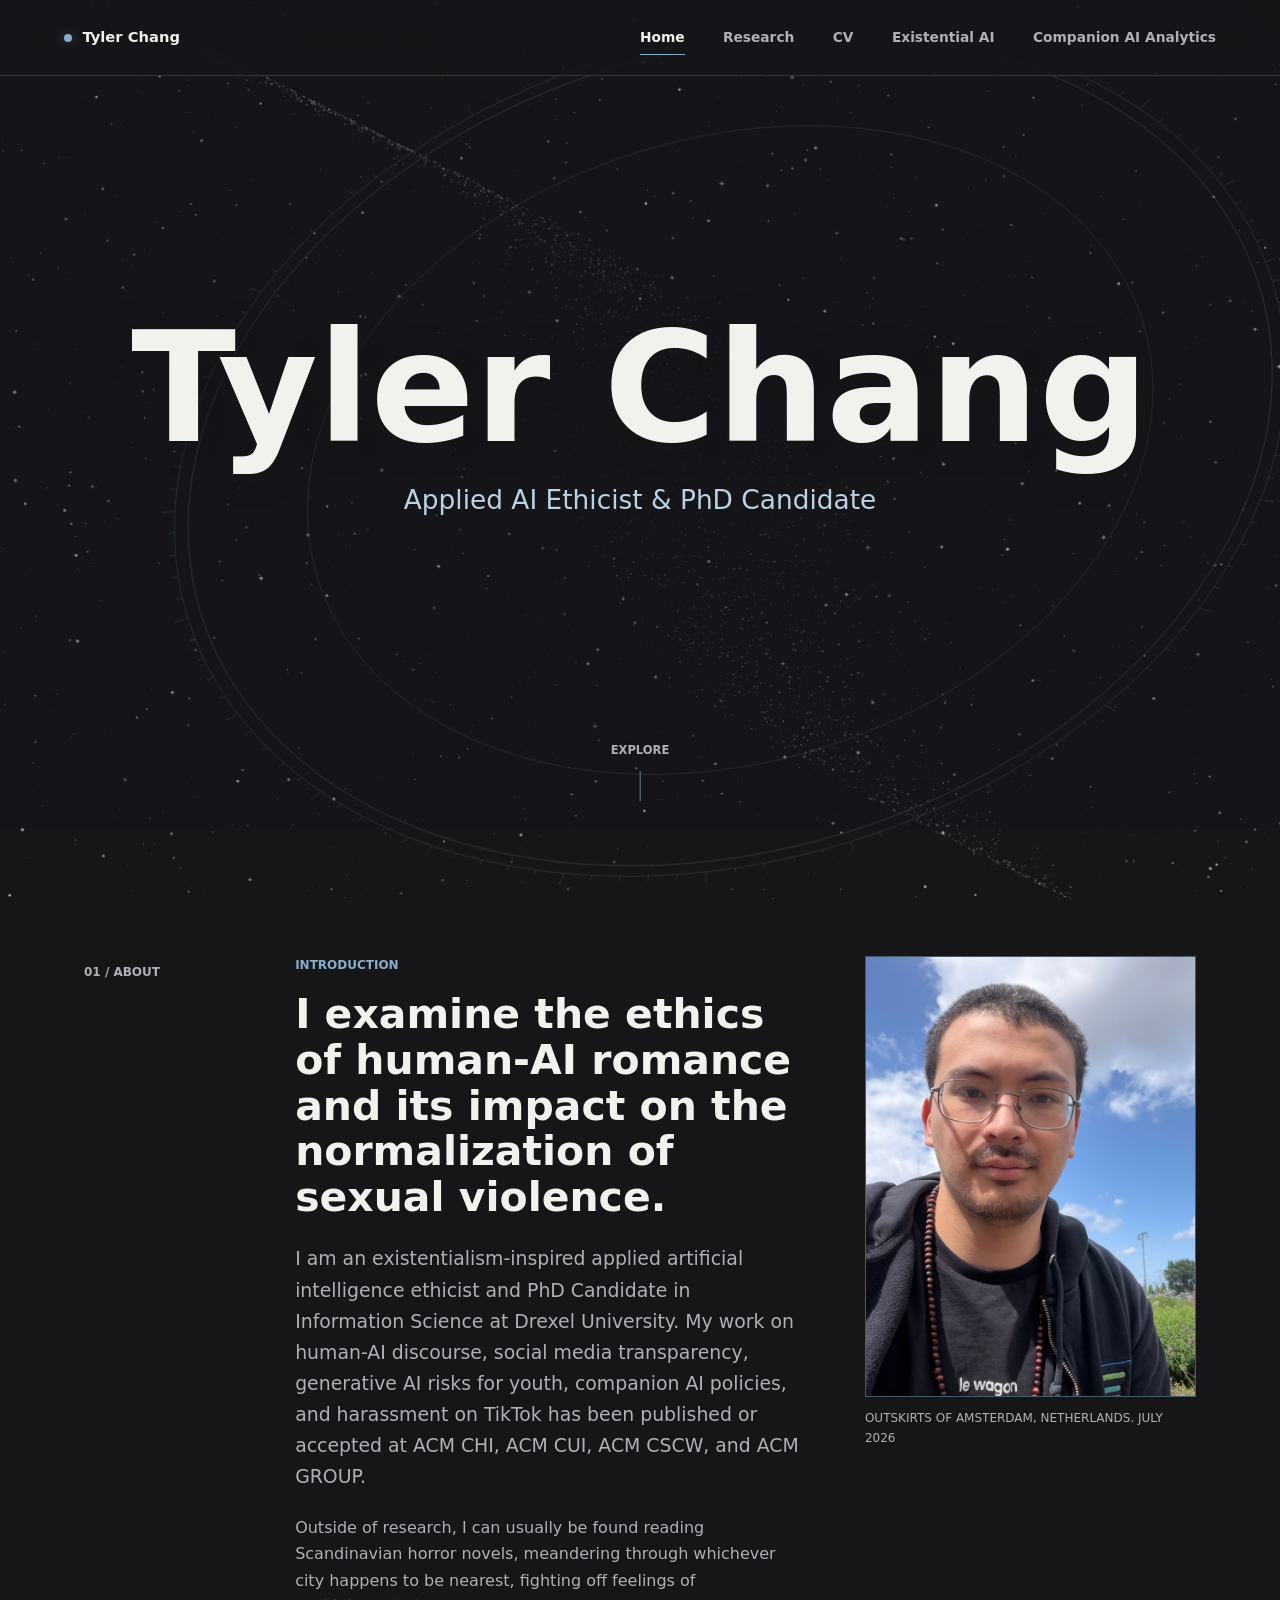
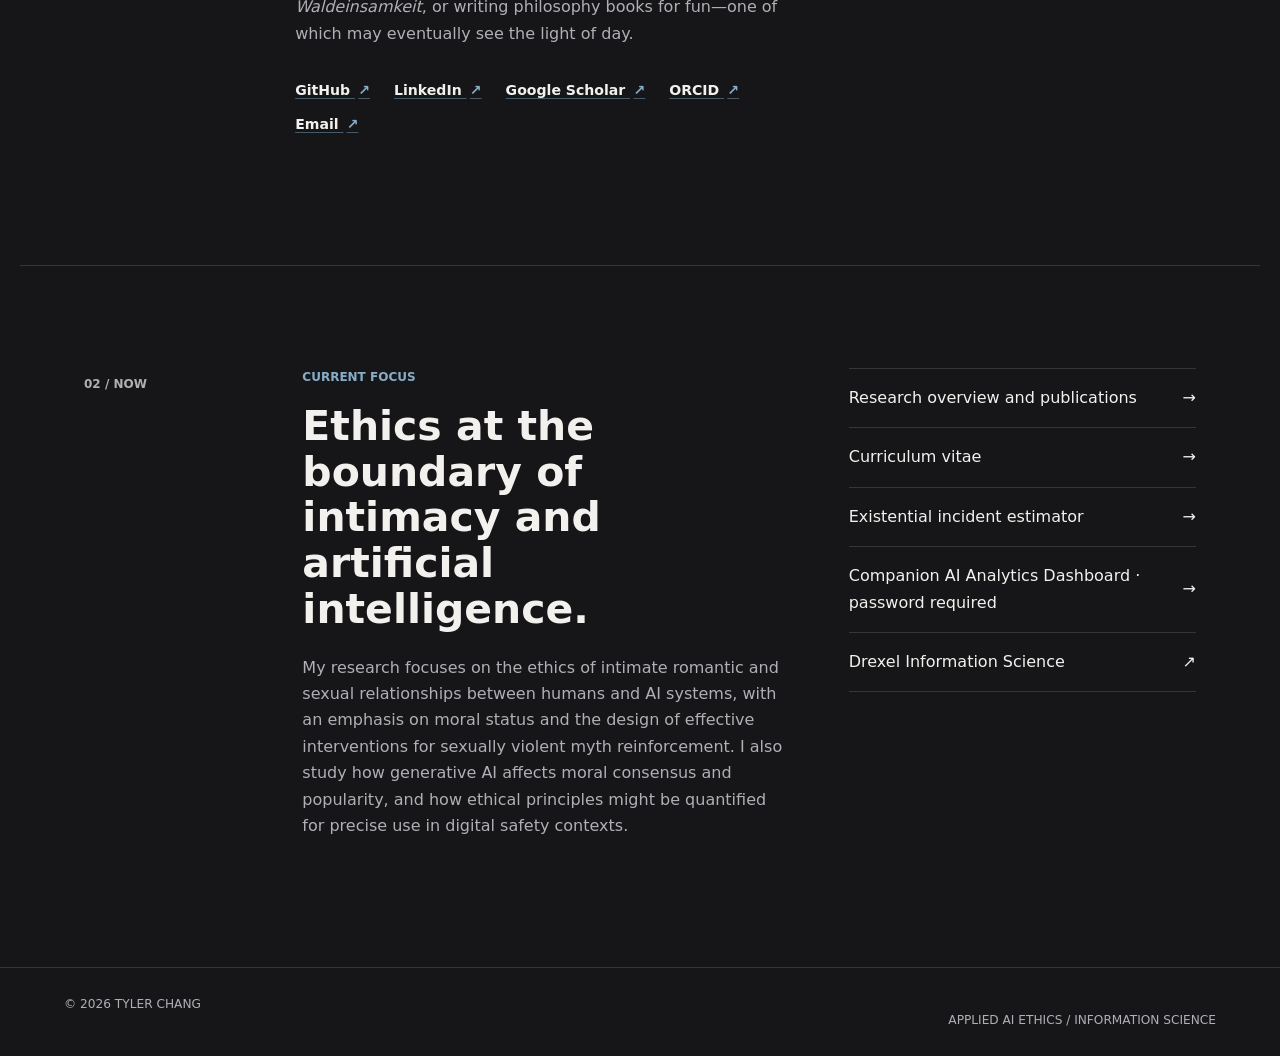
==== commit c865b826: "Add encrypted companion AI analytics dashboard" ====
--- a/index.html
+++ b/index.html
@@ -28,6 +28,7 @@
         <a href="research.html">Research</a>
         <a href="cv.html">CV</a>
         <a href="existential-ai.html">Existential AI</a>
+        <a href="companion-ai-analytics.html">Companion AI Analytics</a>
       </nav>
     </header>
 
@@ -109,6 +110,10 @@
             <span>Existential incident estimator</span>
             <span aria-hidden="true">&#8594;</span>
           </a>
+          <a href="companion-ai-analytics.html">
+            <span>Companion AI Analytics Dashboard · password required</span>
+            <span aria-hidden="true">&#8594;</span>
+          </a>
           <a href="https://drexel.edu/cci/academics/information-science-department/">
             <span>Drexel Information Science</span>
             <span aria-hidden="true">&#8599;</span>
--- a/styles.css
+++ b/styles.css
@@ -60,6 +60,7 @@
   border-bottom: 1px solid var(--line);
   display: flex;
   justify-content: space-between;
+  gap: 1.25rem;
   min-height: 76px;
   padding: 0 clamp(1.25rem, 5vw, 5rem);
   position: sticky;
@@ -75,6 +76,7 @@
 }
 
 .site-name {
+  flex-shrink: 0;
   align-items: center;
   color: var(--text);
   display: inline-flex;
@@ -92,7 +94,7 @@
   width: 8px;
 }
 
-.site-nav { display: flex; gap: clamp(1rem, 3vw, 2.5rem); }
+.site-nav { display: flex; flex-wrap: wrap; gap: 0.2rem clamp(1rem, 3vw, 2.5rem); }
 
 .site-nav a {
   color: var(--muted);
